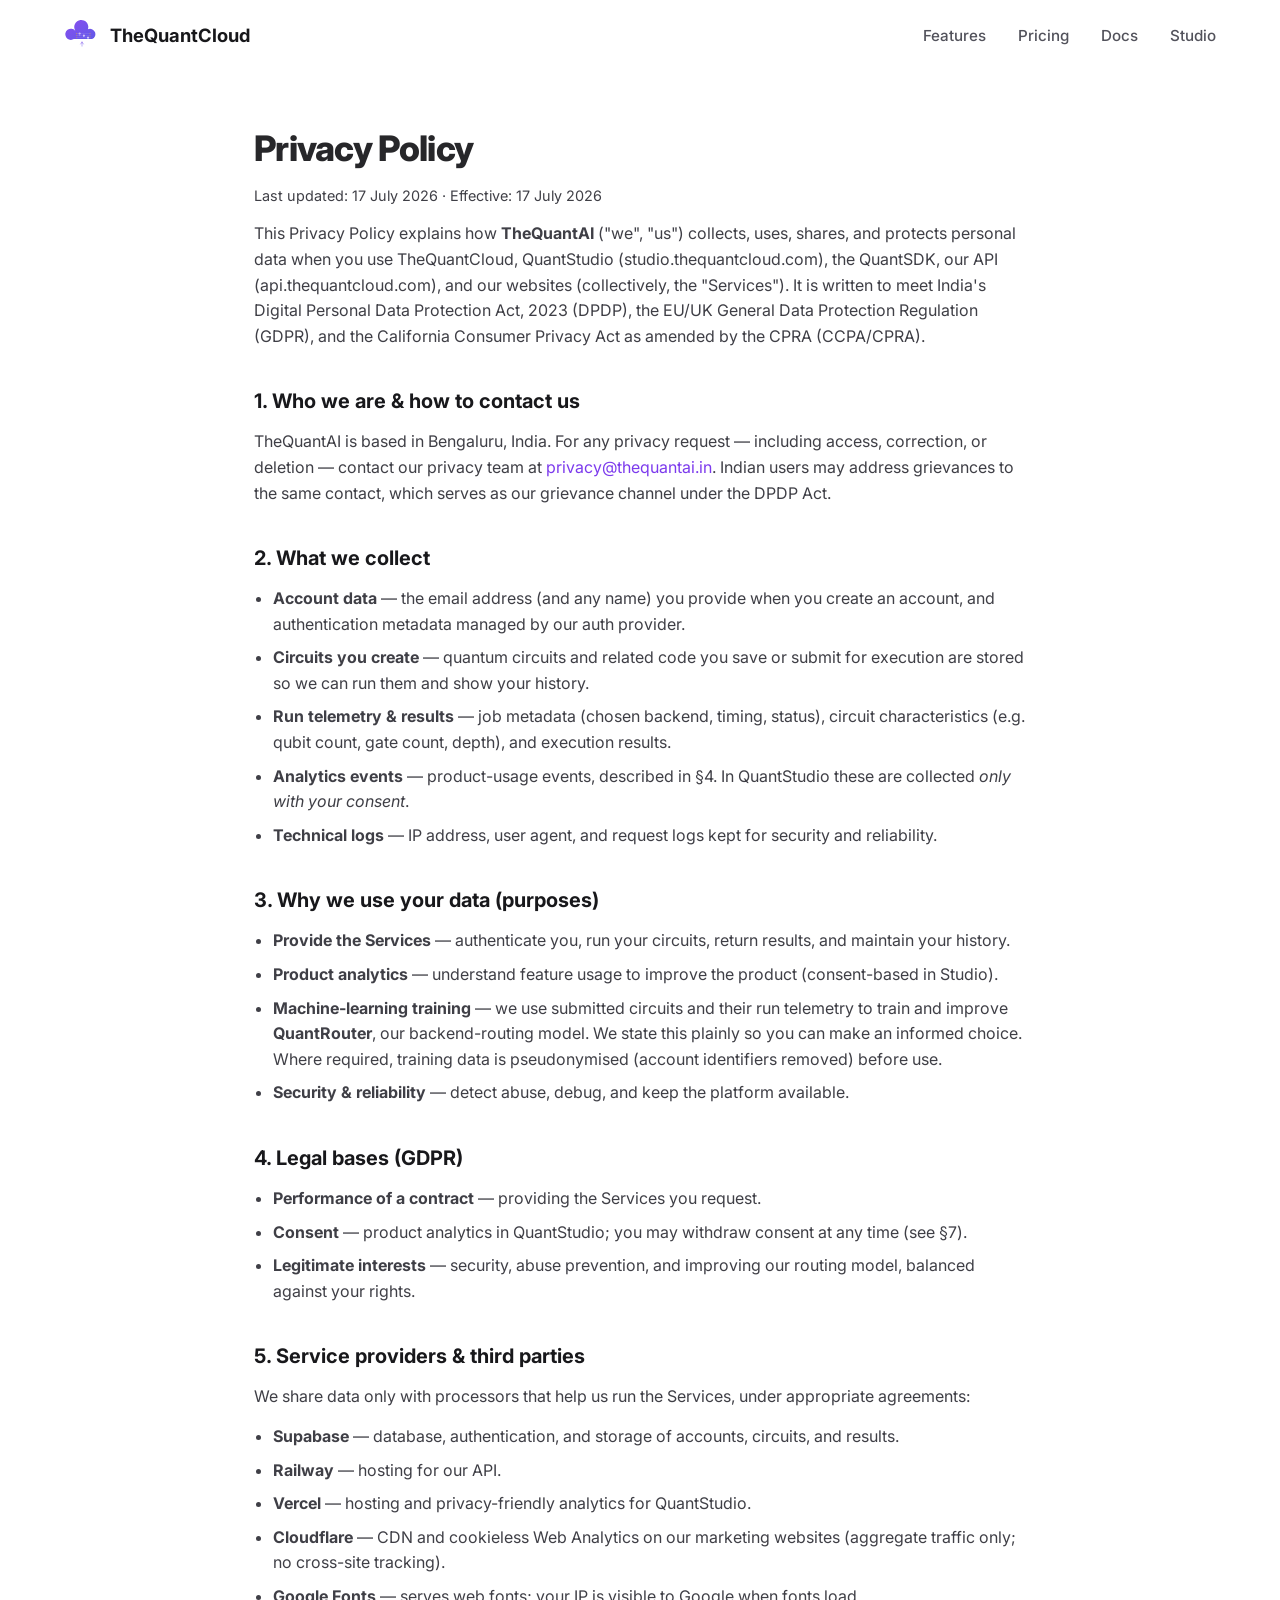
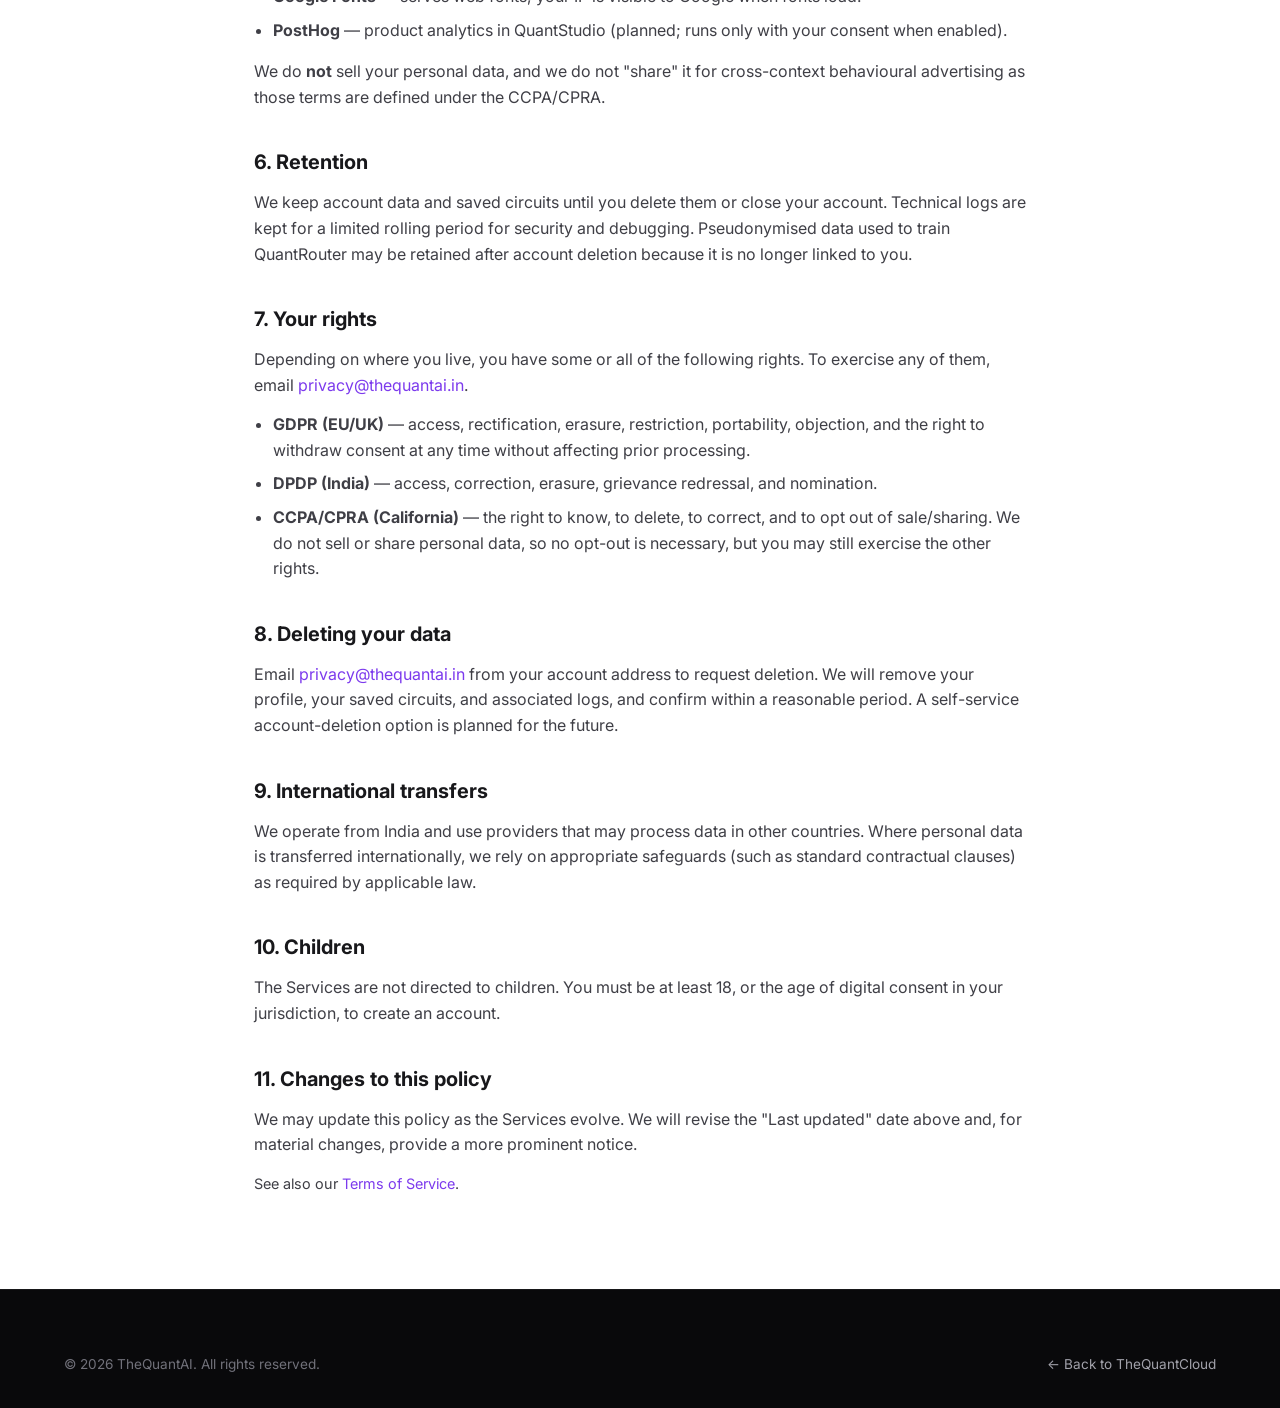
==== privacy.html @ 0a6b0b2c "[WEB-005] Add privacy policy & terms pages Canonical privacy + terms (DPDP/GDPR/CCPA), disclosing ci" ====
<!DOCTYPE html>
<html lang="en">
<head>
    <meta charset="UTF-8">
    <meta name="viewport" content="width=device-width, initial-scale=1.0">
    <title>Privacy Policy — TheQuantCloud</title>
    <meta name="description" content="How TheQuantAI collects, uses, and protects your data across TheQuantCloud, QuantStudio, and QuantSDK — including analytics consent and QuantRouter ML training.">
    <meta name="robots" content="index, follow">

    <link rel="icon" type="image/svg+xml" href="assets/favicon.svg">
    <link rel="preconnect" href="https://fonts.googleapis.com">
    <link rel="preconnect" href="https://fonts.gstatic.com" crossorigin>
    <link href="https://fonts.googleapis.com/css2?family=Inter:wght@400;500;600;700;800&family=JetBrains+Mono:wght@400;500&display=swap" rel="stylesheet">
    <link rel="stylesheet" href="style.css">
    <!-- Cloudflare Web Analytics --><script defer src='https://static.cloudflareinsights.com/beacon.min.js' data-cf-beacon='{"token": "c4b32c754ed54023b103a20264b13b97"}'></script><!-- End Cloudflare Web Analytics -->
</head>
<body>
    <!-- ─── Navigation ─── -->
    <nav class="nav" id="nav">
        <div class="container nav-inner">
            <a href="/" class="nav-logo">
                <img src="assets/logo-thequantcloud.svg" alt="TheQuantCloud" width="36" height="36">
                <span>TheQuantCloud</span>
            </a>
            <div class="nav-links" id="navLinks">
                <a href="/#features">Features</a>
                <a href="/#pricing">Pricing</a>
                <a href="https://docs.thequantcloud.com">Docs</a>
                <a href="https://studio.thequantcloud.com">Studio</a>
            </div>
        </div>
    </nav>

    <!-- ─── Legal content ─── -->
    <main class="container legal">
        <h1>Privacy Policy</h1>
        <p class="legal-meta">Last updated: 17 July 2026 · Effective: 17 July 2026</p>

        <p>This Privacy Policy explains how <strong>TheQuantAI</strong> ("we", "us") collects, uses, shares, and protects personal data when you use TheQuantCloud, QuantStudio (studio.thequantcloud.com), the QuantSDK, our API (api.thequantcloud.com), and our websites (collectively, the "Services"). It is written to meet India's Digital Personal Data Protection Act, 2023 (DPDP), the EU/UK General Data Protection Regulation (GDPR), and the California Consumer Privacy Act as amended by the CPRA (CCPA/CPRA).</p>

        <h2>1. Who we are &amp; how to contact us</h2>
        <p>TheQuantAI is based in Bengaluru, India. For any privacy request — including access, correction, or deletion — contact our privacy team at <a href="mailto:privacy@thequantai.in">privacy@thequantai.in</a>. Indian users may address grievances to the same contact, which serves as our grievance channel under the DPDP Act.</p>

        <h2>2. What we collect</h2>
        <ul>
            <li><strong>Account data</strong> — the email address (and any name) you provide when you create an account, and authentication metadata managed by our auth provider.</li>
            <li><strong>Circuits you create</strong> — quantum circuits and related code you save or submit for execution are stored so we can run them and show your history.</li>
            <li><strong>Run telemetry &amp; results</strong> — job metadata (chosen backend, timing, status), circuit characteristics (e.g. qubit count, gate count, depth), and execution results.</li>
            <li><strong>Analytics events</strong> — product-usage events, described in §4. In QuantStudio these are collected <em>only with your consent</em>.</li>
            <li><strong>Technical logs</strong> — IP address, user agent, and request logs kept for security and reliability.</li>
        </ul>

        <h2>3. Why we use your data (purposes)</h2>
        <ul>
            <li><strong>Provide the Services</strong> — authenticate you, run your circuits, return results, and maintain your history.</li>
            <li><strong>Product analytics</strong> — understand feature usage to improve the product (consent-based in Studio).</li>
            <li><strong>Machine-learning training</strong> — we use submitted circuits and their run telemetry to train and improve <strong>QuantRouter</strong>, our backend-routing model. We state this plainly so you can make an informed choice. Where required, training data is pseudonymised (account identifiers removed) before use.</li>
            <li><strong>Security &amp; reliability</strong> — detect abuse, debug, and keep the platform available.</li>
        </ul>

        <h2>4. Legal bases (GDPR)</h2>
        <ul>
            <li><strong>Performance of a contract</strong> — providing the Services you request.</li>
            <li><strong>Consent</strong> — product analytics in QuantStudio; you may withdraw consent at any time (see §7).</li>
            <li><strong>Legitimate interests</strong> — security, abuse prevention, and improving our routing model, balanced against your rights.</li>
        </ul>

        <h2>5. Service providers &amp; third parties</h2>
        <p>We share data only with processors that help us run the Services, under appropriate agreements:</p>
        <ul>
            <li><strong>Supabase</strong> — database, authentication, and storage of accounts, circuits, and results.</li>
            <li><strong>Railway</strong> — hosting for our API.</li>
            <li><strong>Vercel</strong> — hosting and privacy-friendly analytics for QuantStudio.</li>
            <li><strong>Cloudflare</strong> — CDN and cookieless Web Analytics on our marketing websites (aggregate traffic only; no cross-site tracking).</li>
            <li><strong>Google Fonts</strong> — serves web fonts; your IP is visible to Google when fonts load.</li>
            <li><strong>PostHog</strong> — product analytics in QuantStudio (planned; runs only with your consent when enabled).</li>
        </ul>
        <p>We do <strong>not</strong> sell your personal data, and we do not "share" it for cross-context behavioural advertising as those terms are defined under the CCPA/CPRA.</p>

        <h2>6. Retention</h2>
        <p>We keep account data and saved circuits until you delete them or close your account. Technical logs are kept for a limited rolling period for security and debugging. Pseudonymised data used to train QuantRouter may be retained after account deletion because it is no longer linked to you.</p>

        <h2>7. Your rights</h2>
        <p>Depending on where you live, you have some or all of the following rights. To exercise any of them, email <a href="mailto:privacy@thequantai.in">privacy@thequantai.in</a>.</p>
        <ul>
            <li><strong>GDPR (EU/UK)</strong> — access, rectification, erasure, restriction, portability, objection, and the right to withdraw consent at any time without affecting prior processing.</li>
            <li><strong>DPDP (India)</strong> — access, correction, erasure, grievance redressal, and nomination.</li>
            <li><strong>CCPA/CPRA (California)</strong> — the right to know, to delete, to correct, and to opt out of sale/sharing. We do not sell or share personal data, so no opt-out is necessary, but you may still exercise the other rights.</li>
        </ul>

        <h2>8. Deleting your data</h2>
        <p>Email <a href="mailto:privacy@thequantai.in">privacy@thequantai.in</a> from your account address to request deletion. We will remove your profile, your saved circuits, and associated logs, and confirm within a reasonable period. A self-service account-deletion option is planned for the future.</p>

        <h2>9. International transfers</h2>
        <p>We operate from India and use providers that may process data in other countries. Where personal data is transferred internationally, we rely on appropriate safeguards (such as standard contractual clauses) as required by applicable law.</p>

        <h2>10. Children</h2>
        <p>The Services are not directed to children. You must be at least 18, or the age of digital consent in your jurisdiction, to create an account.</p>

        <h2>11. Changes to this policy</h2>
        <p>We may update this policy as the Services evolve. We will revise the "Last updated" date above and, for material changes, provide a more prominent notice.</p>

        <p class="legal-meta">See also our <a href="/terms">Terms of Service</a>.</p>
    </main>

    <!-- ─── Footer ─── -->
    <footer class="footer">
        <div class="container">
            <div class="footer-bottom" style="border-top:none;padding-top:0;">
                <p>&copy; 2026 TheQuantAI. All rights reserved.</p>
                <p><a href="/" style="color:var(--gray-400);text-decoration:none;">← Back to TheQuantCloud</a></p>
            </div>
        </div>
    </footer>
</body>
</html>
---- style.css ----
/* ─── TheQuantCloud — Design System (extends shared palette) ─── */

:root {
    --violet-50: #F5F3FF;
    --violet-100: #EDE9FE;
    --violet-200: #DDD6FE;
    --violet-400: #A78BFA;
    --violet-500: #8B5CF6;
    --violet-600: #7C3AED;
    --violet-700: #6D28D9;
    --violet-800: #5B21B6;
    --violet-900: #4C1D95;
    --indigo-500: #6366F1;
    --indigo-600: #4F46E5;
    --amber-400: #FBBF24;
    --amber-500: #F59E0B;
    --gray-50: #FAFAFA;
    --gray-100: #F4F4F5;
    --gray-200: #E4E4E7;
    --gray-300: #D4D4D8;
    --gray-400: #A1A1AA;
    --gray-500: #71717A;
    --gray-600: #52525B;
    --gray-700: #3F3F46;
    --gray-800: #27272A;
    --gray-900: #18181B;
    --gray-950: #09090B;
    --font-sans: 'Inter', system-ui, -apple-system, sans-serif;
    --font-mono: 'JetBrains Mono', 'Fira Code', monospace;
    --radius: 12px;
    --radius-sm: 8px;
    --radius-lg: 16px;
    --radius-xl: 24px;
    --shadow-sm: 0 1px 2px rgba(0,0,0,0.05);
    --shadow: 0 4px 6px -1px rgba(0,0,0,0.1);
    --shadow-lg: 0 10px 15px -3px rgba(0,0,0,0.1);
    --shadow-xl: 0 20px 25px -5px rgba(0,0,0,0.1);
    --shadow-glow: 0 0 40px rgba(124,58,237,0.15);
}

*, *::before, *::after { box-sizing: border-box; margin: 0; padding: 0; }
html { scroll-behavior: smooth; }
body {
    font-family: var(--font-sans);
    color: var(--gray-800);
    background: white;
    line-height: 1.6;
    -webkit-font-smoothing: antialiased;
}
.container { max-width: 1200px; margin: 0 auto; padding: 0 24px; }

/* ─── Nav (shared) ─── */
.nav {
    position: fixed; top: 0; left: 0; right: 0; z-index: 1000;
    background: rgba(255,255,255,0.85); backdrop-filter: blur(16px); -webkit-backdrop-filter: blur(16px);
    border-bottom: 1px solid transparent; transition: border-color 0.3s, background 0.3s;
}
.nav.scrolled { border-bottom-color: var(--gray-200); background: rgba(255,255,255,0.95); }
.nav-inner { display: flex; align-items: center; justify-content: space-between; height: 72px; }
.nav-logo { display: flex; align-items: center; gap: 10px; text-decoration: none; font-weight: 700; font-size: 1.15rem; color: var(--gray-900); }
.nav-links { display: flex; align-items: center; gap: 32px; }
.nav-links a { text-decoration: none; color: var(--gray-600); font-weight: 500; font-size: 0.95rem; transition: color 0.2s; }
.nav-links a:hover { color: var(--violet-600); }
.nav-github { display: flex; align-items: center; padding: 8px; border-radius: 8px; transition: background 0.2s; }
.nav-github:hover { background: var(--gray-100); }
.nav-toggle { display: none; flex-direction: column; gap: 5px; background: none; border: none; cursor: pointer; padding: 8px; }
.nav-toggle span { display: block; width: 24px; height: 2px; background: var(--gray-700); border-radius: 2px; }

/* ─── Hero ─── */
.hero {
    position: relative; padding: 160px 0 100px; overflow: hidden;
    background: linear-gradient(180deg, var(--violet-50) 0%, white 100%);
}
.hero-bg { position: absolute; inset: 0; overflow: hidden; }
.hero-grid {
    position: absolute; inset: 0;
    background-image: linear-gradient(rgba(124,58,237,0.05) 1px, transparent 1px), linear-gradient(90deg, rgba(124,58,237,0.05) 1px, transparent 1px);
    background-size: 60px 60px;
    mask-image: radial-gradient(ellipse at center, black 30%, transparent 70%);
    -webkit-mask-image: radial-gradient(ellipse at center, black 30%, transparent 70%);
}
.hero-glow { position: absolute; top: -200px; left: 50%; transform: translateX(-50%); width: 800px; height: 600px; background: radial-gradient(ellipse, rgba(124,58,237,0.12) 0%, transparent 70%); }
.hero-content { position: relative; text-align: center; z-index: 1; }
.hero-badge {
    display: inline-flex; align-items: center; gap: 8px; padding: 8px 20px;
    background: white; border: 1px solid var(--violet-200); border-radius: 100px;
    font-size: 0.875rem; font-weight: 600; color: var(--violet-700); margin-bottom: 24px;
    box-shadow: var(--shadow-sm);
}
.hero h1 { font-size: clamp(2.5rem, 6vw, 4.2rem); font-weight: 800; line-height: 1.1; letter-spacing: -0.03em; color: var(--gray-900); margin-bottom: 20px; }
.gradient-text { background: linear-gradient(135deg, var(--violet-600), var(--indigo-600), var(--violet-500)); -webkit-background-clip: text; -webkit-text-fill-color: transparent; background-clip: text; }
.hero-subtitle { font-size: 1.2rem; color: var(--gray-500); max-width: 680px; margin: 0 auto 36px; line-height: 1.7; }
.hero-actions { display: flex; gap: 16px; justify-content: center; flex-wrap: wrap; margin-bottom: 32px; }

/* install bar under hero */
.install-bar {
    display: inline-flex; align-items: center; gap: 12px;
    background: var(--gray-950); border: 1px solid var(--gray-800); border-radius: var(--radius);
    padding: 14px 24px;
}
.install-bar code { font-family: var(--font-mono); font-size: 0.95rem; color: var(--amber-400); }
.install-bar .copy-btn { background: none; border: none; color: var(--gray-400); cursor: pointer; padding: 4px; transition: color 0.2s; }
.install-bar .copy-btn:hover { color: white; }

/* ─── Buttons ─── */
.btn {
    display: inline-flex; align-items: center; gap: 8px; padding: 14px 28px;
    border-radius: var(--radius); font-weight: 600; font-size: 0.95rem;
    text-decoration: none; transition: all 0.2s ease; cursor: pointer; border: none;
}
.btn-primary { background: linear-gradient(135deg, var(--violet-600), var(--indigo-600)); color: white; box-shadow: 0 4px 14px rgba(124,58,237,0.35); }
.btn-primary:hover { transform: translateY(-2px); box-shadow: 0 6px 20px rgba(124,58,237,0.45); }
.btn-secondary { background: white; color: var(--gray-800); border: 1px solid var(--gray-200); box-shadow: var(--shadow-sm); }
.btn-secondary:hover { background: var(--gray-50); border-color: var(--gray-300); transform: translateY(-1px); }
.btn-outline { background: transparent; color: white; border: 1px solid rgba(255,255,255,0.3); }
.btn-outline:hover { background: rgba(255,255,255,0.1); border-color: rgba(255,255,255,0.5); }

/* ─── Sections ─── */
.section { padding: 100px 0; }
.section-dark { background: var(--gray-950); color: white; }
.section-dark .section-desc { color: var(--gray-400); }
.section-header { text-align: center; margin-bottom: 64px; }
.section-tag { display: inline-block; padding: 4px 16px; background: var(--violet-100); color: var(--violet-700); border-radius: 100px; font-size: 0.8rem; font-weight: 600; text-transform: uppercase; letter-spacing: 0.08em; margin-bottom: 16px; }
.section-dark .section-tag { background: rgba(124,58,237,0.2); color: var(--violet-400); }
.section-header h2 { font-size: clamp(2rem, 4vw, 3rem); font-weight: 800; letter-spacing: -0.02em; line-height: 1.15; margin-bottom: 16px; }
.section-desc { font-size: 1.1rem; color: var(--gray-500); max-width: 640px; margin: 0 auto; line-height: 1.7; }

/* ─── Features Grid ─── */
.features-grid {
    display: grid;
    grid-template-columns: repeat(auto-fill, minmax(280px, 1fr));
    gap: 24px;
}
.feature-card {
    padding: 32px;
    background: white;
    border: 1px solid var(--gray-200);
    border-radius: var(--radius-lg);
    transition: all 0.3s;
}
.feature-card:hover { border-color: var(--violet-200); box-shadow: var(--shadow-glow); transform: translateY(-4px); }
.feature-card-large { grid-column: span 2; }
.feature-icon { font-size: 2rem; margin-bottom: 16px; }
.feature-icon-lg { font-size: 2.5rem; margin-bottom: 16px; }
.feature-card h3 { font-size: 1.15rem; font-weight: 700; margin-bottom: 8px; color: var(--gray-900); }
.feature-card p { color: var(--gray-500); font-size: 0.95rem; line-height: 1.6; }
.feature-chip-row { display: flex; flex-wrap: wrap; gap: 8px; margin-top: 16px; }
.chip {
    padding: 4px 14px; background: var(--violet-50); color: var(--violet-700);
    border-radius: 100px; font-size: 0.8rem; font-weight: 600;
}

/* ─── SDK Showcase ─── */
.sdk-showcase { max-width: 800px; margin: 0 auto; }
.sdk-tabs { display: flex; gap: 8px; margin-bottom: 24px; justify-content: center; flex-wrap: wrap; }
.sdk-tab {
    padding: 10px 24px; border-radius: 100px; border: 1px solid rgba(255,255,255,0.15);
    background: transparent; color: var(--gray-400); font-weight: 600; font-size: 0.9rem;
    cursor: pointer; transition: all 0.2s;
}
.sdk-tab:hover { border-color: rgba(255,255,255,0.3); color: white; }
.sdk-tab.active { background: rgba(124,58,237,0.25); border-color: var(--violet-500); color: white; }
.sdk-panel { display: none; }
.sdk-panel.active { display: block; }

/* ─── Code Block ─── */
.tech-code { background: var(--gray-950); border-radius: var(--radius-lg); overflow: hidden; box-shadow: var(--shadow-xl); border: 1px solid var(--gray-800); }
.code-header { display: flex; align-items: center; gap: 12px; padding: 14px 20px; background: var(--gray-900); border-bottom: 1px solid var(--gray-800); }
.code-dots { display: flex; gap: 8px; }
.dot { width: 12px; height: 12px; border-radius: 50%; }
.dot.red { background: #FF5F57; } .dot.yellow { background: #FEBC2E; } .dot.green { background: #28C840; }
.code-title { font-family: var(--font-mono); font-size: 0.8rem; color: var(--gray-400); }
.code-block { padding: 24px; font-family: var(--font-mono); font-size: 0.88rem; line-height: 1.8; color: #E4E4E7; overflow-x: auto; }
.code-block .kw { color: #C084FC; }
.code-block .mod { color: #67E8F9; }
.code-block .fn { color: #67E8F9; }
.code-block .str { color: #86EFAC; }
.code-block .num { color: var(--amber-400); }
.code-block .cmt { color: #71717A; font-style: italic; }

/* ─── Backends ─── */
.backends-grid { display: grid; grid-template-columns: repeat(auto-fit, minmax(260px, 1fr)); gap: 24px; }
.backend-card {
    padding: 32px; background: white; border: 1px solid var(--gray-200);
    border-radius: var(--radius-lg); text-align: center; transition: all 0.3s;
}
.backend-card:hover { border-color: var(--violet-200); box-shadow: var(--shadow-glow); transform: translateY(-4px); }
.backend-icon { font-size: 2rem; margin-bottom: 16px; display: flex; justify-content: center; }
.backend-card h3 { font-size: 1.15rem; font-weight: 700; margin-bottom: 8px; }
.backend-card p { color: var(--gray-500); font-size: 0.9rem; line-height: 1.6; margin-bottom: 16px; }
.backend-status {
    display: inline-block; padding: 4px 14px; border-radius: 100px;
    font-size: 0.8rem; font-weight: 600;
}
.backend-status.available { background: rgba(34,197,94,0.1); color: #22C55E; }
.backend-status.coming { background: rgba(251,191,36,0.1); color: var(--amber-500); }

/* ─── Docs Grid ─── */
.docs-grid { display: grid; grid-template-columns: repeat(auto-fit, minmax(300px, 1fr)); gap: 24px; }
.doc-card {
    display: block; padding: 32px; background: rgba(255,255,255,0.05);
    border: 1px solid rgba(255,255,255,0.1); border-radius: var(--radius-lg);
    text-decoration: none; color: white; transition: all 0.3s;
}
.doc-card:hover { border-color: rgba(124,58,237,0.3); background: rgba(255,255,255,0.08); transform: translateY(-2px); }
.doc-icon { font-size: 1.8rem; margin-bottom: 12px; }
.doc-card h3 { font-size: 1.1rem; font-weight: 700; margin-bottom: 6px; }
.doc-card p { color: var(--gray-400); font-size: 0.9rem; line-height: 1.6; }

/* ─── Pricing ─── */
.pricing-grid { display: grid; grid-template-columns: repeat(auto-fit, minmax(340px, 1fr)); gap: 32px; max-width: 800px; margin: 0 auto; }
.pricing-card {
    padding: 40px; background: white; border: 1px solid var(--gray-200);
    border-radius: var(--radius-xl); transition: all 0.3s;
}
.pricing-card:hover { box-shadow: var(--shadow-lg); }
.pricing-card-featured { border-color: var(--violet-300); box-shadow: var(--shadow-glow); position: relative; }
.pricing-card-featured::before {
    content: '★ Recommended'; position: absolute; top: -12px; left: 50%; transform: translateX(-50%);
    padding: 4px 16px; background: linear-gradient(135deg, var(--violet-600), var(--indigo-600));
    color: white; border-radius: 100px; font-size: 0.75rem; font-weight: 600;
}
.pricing-tier { font-size: 0.85rem; font-weight: 600; text-transform: uppercase; letter-spacing: 0.06em; color: var(--violet-600); margin-bottom: 12px; }
.pricing-price { margin-bottom: 12px; }
.price-amount { font-size: 2.2rem; font-weight: 800; color: var(--gray-900); }
.price-period { font-size: 1rem; color: var(--gray-500); margin-left: 4px; }
.pricing-desc { color: var(--gray-500); font-size: 0.95rem; margin-bottom: 24px; line-height: 1.5; }
.pricing-features { list-style: none; margin-bottom: 28px; }
.pricing-features li { padding: 6px 0; color: var(--gray-600); font-size: 0.95rem; }
.pricing-features li::first-letter { color: var(--violet-500); }

/* ─── CTA ─── */
.cta-section { padding: 80px 0; }
.cta-inner {
    text-align: center; padding: 80px 48px;
    background: linear-gradient(135deg, var(--gray-950), #1E1B4B);
    border-radius: var(--radius-xl); color: white; position: relative; overflow: hidden;
}
.cta-inner::before { content: ''; position: absolute; top: -50%; left: -50%; width: 200%; height: 200%; background: radial-gradient(ellipse at 60% 40%, rgba(124,58,237,0.15) 0%, transparent 60%); }
.cta-inner h2 { font-size: clamp(1.8rem, 3.5vw, 2.5rem); font-weight: 800; margin-bottom: 12px; position: relative; }
.cta-inner p { color: var(--gray-400); margin-bottom: 28px; position: relative; }
.cta-install { display: inline-flex; align-items: center; gap: 12px; background: rgba(255,255,255,0.08); border: 1px solid rgba(255,255,255,0.15); border-radius: var(--radius); padding: 14px 24px; margin-bottom: 28px; position: relative; }
.cta-install code { font-family: var(--font-mono); font-size: 1rem; color: var(--amber-400); }
.copy-btn { background: none; border: none; color: var(--gray-400); cursor: pointer; padding: 4px; transition: color 0.2s; }
.copy-btn:hover { color: white; }
.cta-actions { display: flex; justify-content: center; gap: 16px; flex-wrap: wrap; position: relative; }

/* ─── Footer ─── */
.footer { background: var(--gray-950); color: var(--gray-400); padding: 64px 0 32px; border-top: 1px solid rgba(255,255,255,0.06); }
.footer-grid { display: grid; grid-template-columns: 2fr 1fr 1fr 1fr 1fr; gap: 40px; margin-bottom: 48px; }
.footer-brand { display: flex; flex-direction: column; gap: 8px; }
.footer-brand span { font-weight: 700; font-size: 1.1rem; color: white; }
.footer-brand p { font-size: 0.9rem; line-height: 1.6; }
.footer-col h5 { color: white; font-size: 0.85rem; font-weight: 600; text-transform: uppercase; letter-spacing: 0.08em; margin-bottom: 16px; }
.footer-col a { display: block; color: var(--gray-400); text-decoration: none; font-size: 0.9rem; padding: 4px 0; transition: color 0.2s; }
.footer-col a:hover { color: white; }
.footer-bottom { display: flex; justify-content: space-between; padding-top: 24px; border-top: 1px solid rgba(255,255,255,0.06); font-size: 0.85rem; color: var(--gray-500); }

/* ─── Responsive ─── */
@media (max-width: 900px) {
    .feature-card-large { grid-column: span 1; }
    .footer-grid { grid-template-columns: 1fr 1fr; gap: 32px; }
}
@media (max-width: 640px) {
    .nav-links { display: none; }
    .nav-links.open {
        display: flex; flex-direction: column; position: absolute; top: 72px; left: 0; right: 0;
        background: white; padding: 24px; border-bottom: 1px solid var(--gray-200); gap: 16px; box-shadow: var(--shadow-lg);
    }
    .nav-toggle { display: flex; }
    .hero { padding: 120px 0 60px; }
    .section { padding: 64px 0; }
    .footer-grid { grid-template-columns: 1fr; }
    .footer-bottom { flex-direction: column; gap: 8px; text-align: center; }
    .pricing-grid { grid-template-columns: 1fr; }
}

/* ─── Legal pages (privacy / terms) ─── */
.legal { max-width: 820px; padding-top: 120px; padding-bottom: 80px; }
.legal h1 { font-size: 2.2rem; font-weight: 800; letter-spacing: -0.02em; margin-bottom: 8px; }
.legal h2 { font-size: 1.25rem; font-weight: 700; color: var(--gray-900); margin: 36px 0 12px; }
.legal p { color: var(--gray-700); margin-bottom: 14px; }
.legal ul { margin: 0 0 16px 1.2rem; }
.legal li { color: var(--gray-700); margin-bottom: 8px; }
.legal a { color: var(--violet-600); text-decoration: none; }
.legal a:hover { text-decoration: underline; }
.legal-meta { font-size: 0.9rem; color: var(--gray-500); margin-bottom: 28px; }
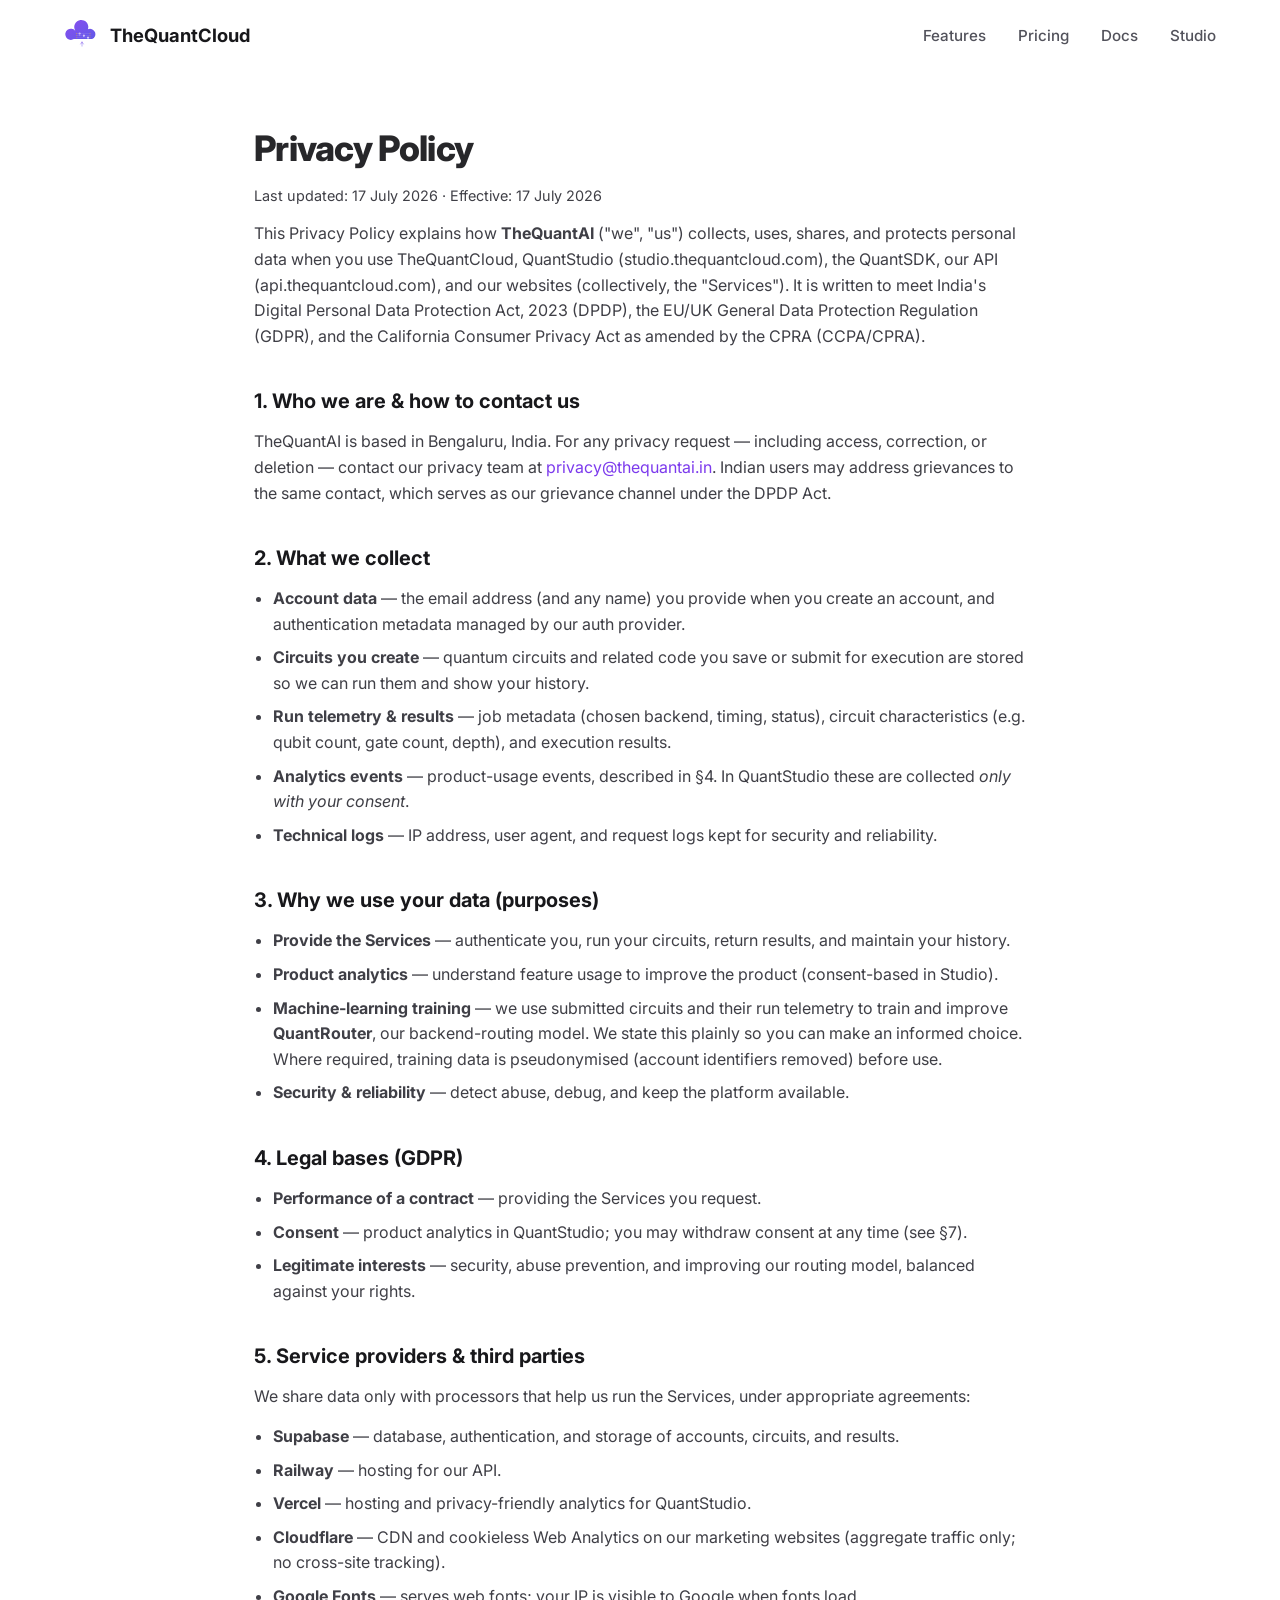
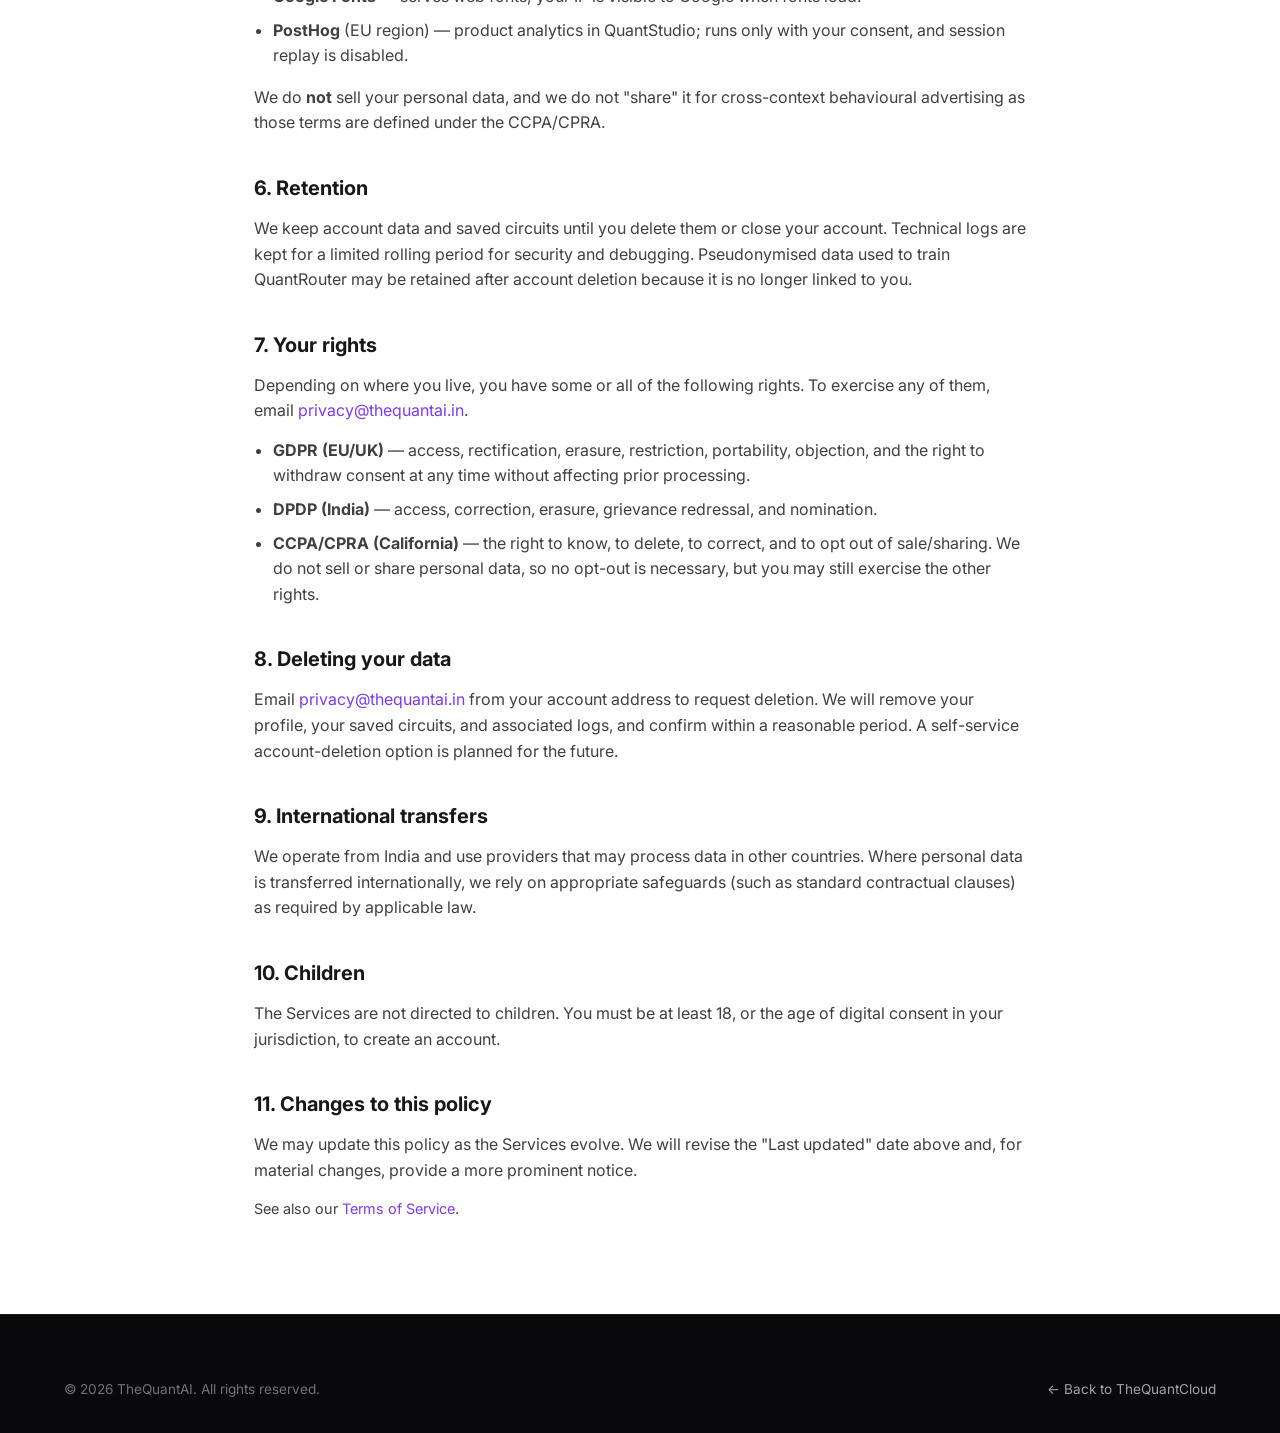
==== commit 50d900ad: "[STUDIO-015] Disclose PostHog EU region in privacy policy Update the PostHog processor line: EU regi" ====
--- a/privacy.html
+++ b/privacy.html
@@ -73,7 +73,7 @@
             <li><strong>Vercel</strong> — hosting and privacy-friendly analytics for QuantStudio.</li>
             <li><strong>Cloudflare</strong> — CDN and cookieless Web Analytics on our marketing websites (aggregate traffic only; no cross-site tracking).</li>
             <li><strong>Google Fonts</strong> — serves web fonts; your IP is visible to Google when fonts load.</li>
-            <li><strong>PostHog</strong> — product analytics in QuantStudio (planned; runs only with your consent when enabled).</li>
+            <li><strong>PostHog</strong> (EU region) — product analytics in QuantStudio; runs only with your consent, and session replay is disabled.</li>
         </ul>
         <p>We do <strong>not</strong> sell your personal data, and we do not "share" it for cross-context behavioural advertising as those terms are defined under the CCPA/CPRA.</p>
 
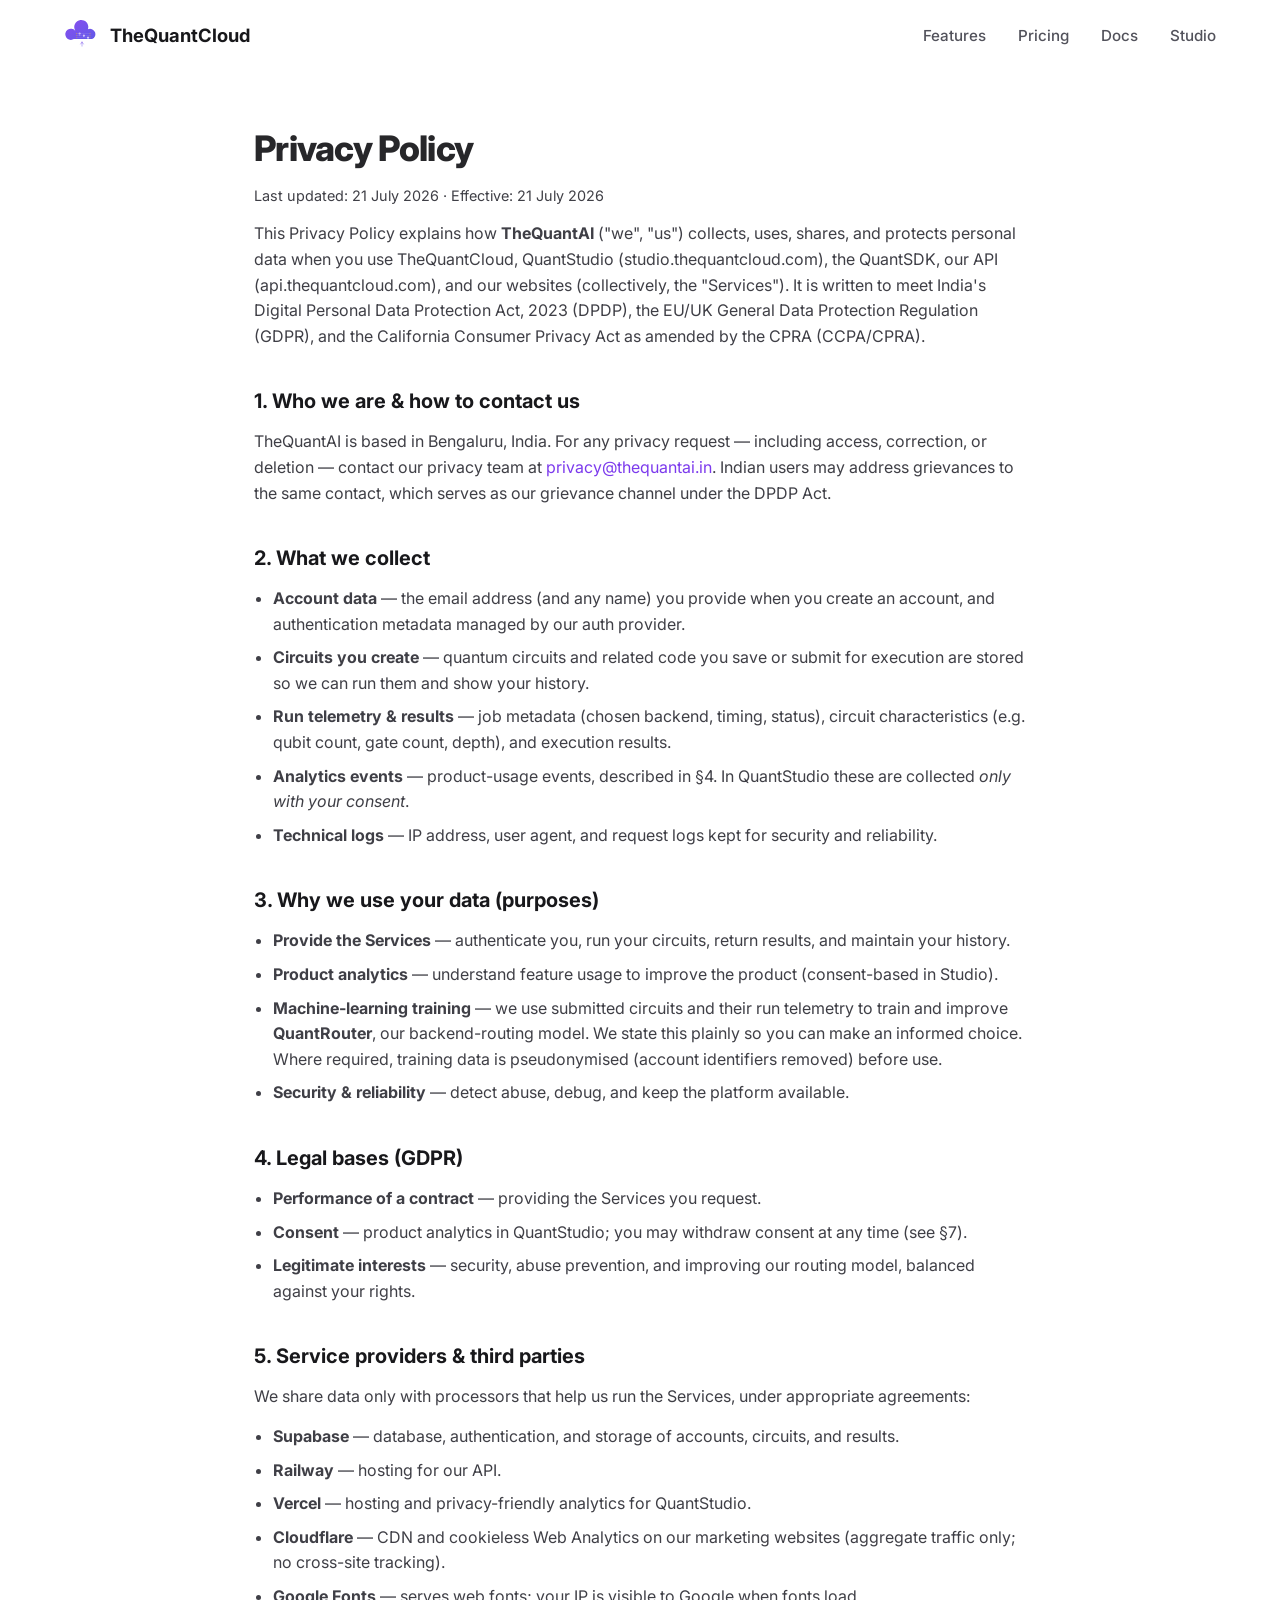
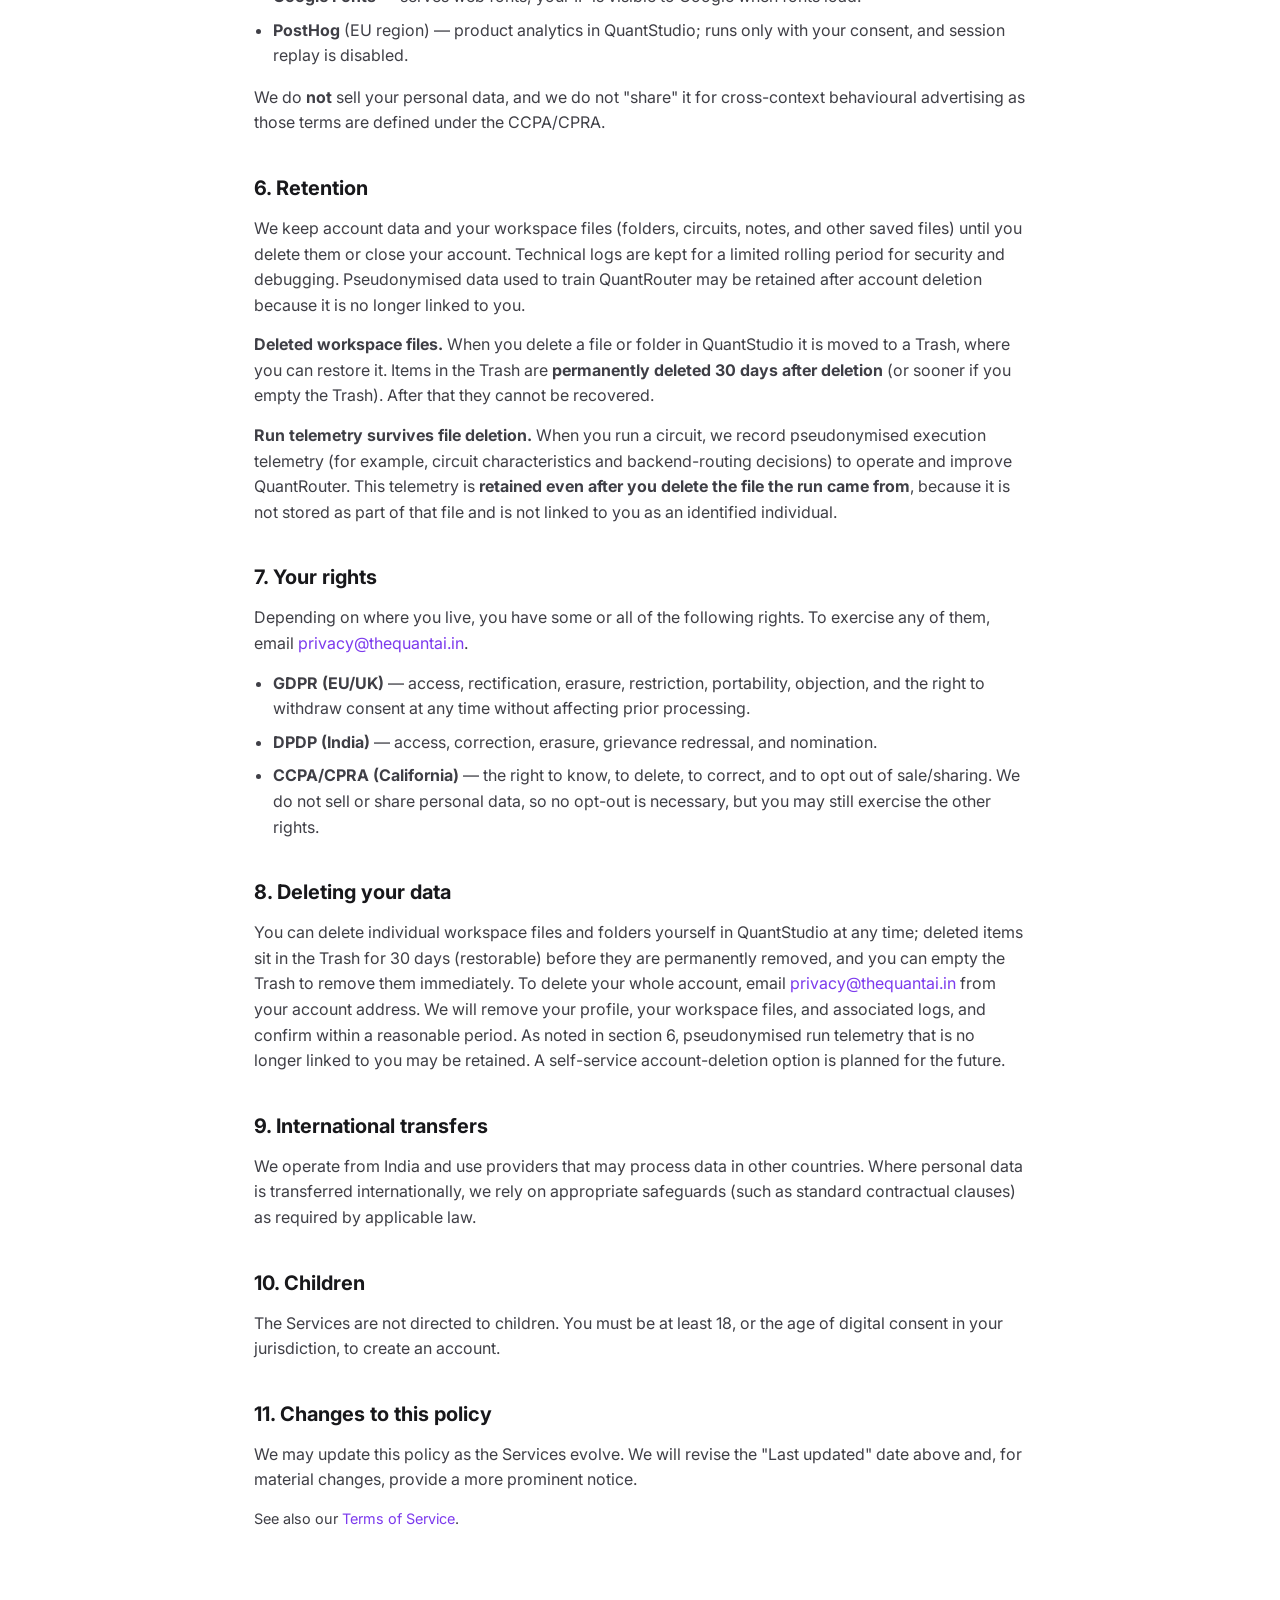
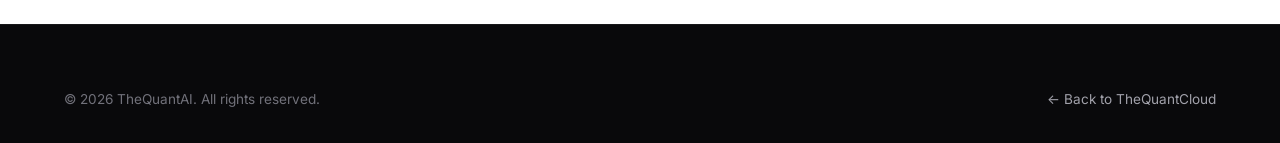
==== commit e16f826b: "[API-018] Privacy: workspace file retention + run-telemetry disclosure - §6 Retention: deleted works" ====
--- a/privacy.html
+++ b/privacy.html
@@ -34,7 +34,7 @@
     <!-- ─── Legal content ─── -->
     <main class="container legal">
         <h1>Privacy Policy</h1>
-        <p class="legal-meta">Last updated: 17 July 2026 · Effective: 17 July 2026</p>
+        <p class="legal-meta">Last updated: 21 July 2026 · Effective: 21 July 2026</p>
 
         <p>This Privacy Policy explains how <strong>TheQuantAI</strong> ("we", "us") collects, uses, shares, and protects personal data when you use TheQuantCloud, QuantStudio (studio.thequantcloud.com), the QuantSDK, our API (api.thequantcloud.com), and our websites (collectively, the "Services"). It is written to meet India's Digital Personal Data Protection Act, 2023 (DPDP), the EU/UK General Data Protection Regulation (GDPR), and the California Consumer Privacy Act as amended by the CPRA (CCPA/CPRA).</p>
 
@@ -78,7 +78,9 @@
         <p>We do <strong>not</strong> sell your personal data, and we do not "share" it for cross-context behavioural advertising as those terms are defined under the CCPA/CPRA.</p>
 
         <h2>6. Retention</h2>
-        <p>We keep account data and saved circuits until you delete them or close your account. Technical logs are kept for a limited rolling period for security and debugging. Pseudonymised data used to train QuantRouter may be retained after account deletion because it is no longer linked to you.</p>
+        <p>We keep account data and your workspace files (folders, circuits, notes, and other saved files) until you delete them or close your account. Technical logs are kept for a limited rolling period for security and debugging. Pseudonymised data used to train QuantRouter may be retained after account deletion because it is no longer linked to you.</p>
+        <p><strong>Deleted workspace files.</strong> When you delete a file or folder in QuantStudio it is moved to a Trash, where you can restore it. Items in the Trash are <strong>permanently deleted 30 days after deletion</strong> (or sooner if you empty the Trash). After that they cannot be recovered.</p>
+        <p><strong>Run telemetry survives file deletion.</strong> When you run a circuit, we record pseudonymised execution telemetry (for example, circuit characteristics and backend-routing decisions) to operate and improve QuantRouter. This telemetry is <strong>retained even after you delete the file the run came from</strong>, because it is not stored as part of that file and is not linked to you as an identified individual.</p>
 
         <h2>7. Your rights</h2>
         <p>Depending on where you live, you have some or all of the following rights. To exercise any of them, email <a href="mailto:privacy@thequantai.in">privacy@thequantai.in</a>.</p>
@@ -89,7 +91,7 @@
         </ul>
 
         <h2>8. Deleting your data</h2>
-        <p>Email <a href="mailto:privacy@thequantai.in">privacy@thequantai.in</a> from your account address to request deletion. We will remove your profile, your saved circuits, and associated logs, and confirm within a reasonable period. A self-service account-deletion option is planned for the future.</p>
+        <p>You can delete individual workspace files and folders yourself in QuantStudio at any time; deleted items sit in the Trash for 30 days (restorable) before they are permanently removed, and you can empty the Trash to remove them immediately. To delete your whole account, email <a href="mailto:privacy@thequantai.in">privacy@thequantai.in</a> from your account address. We will remove your profile, your workspace files, and associated logs, and confirm within a reasonable period. As noted in section 6, pseudonymised run telemetry that is no longer linked to you may be retained. A self-service account-deletion option is planned for the future.</p>
 
         <h2>9. International transfers</h2>
         <p>We operate from India and use providers that may process data in other countries. Where personal data is transferred internationally, we rely on appropriate safeguards (such as standard contractual clauses) as required by applicable law.</p>
